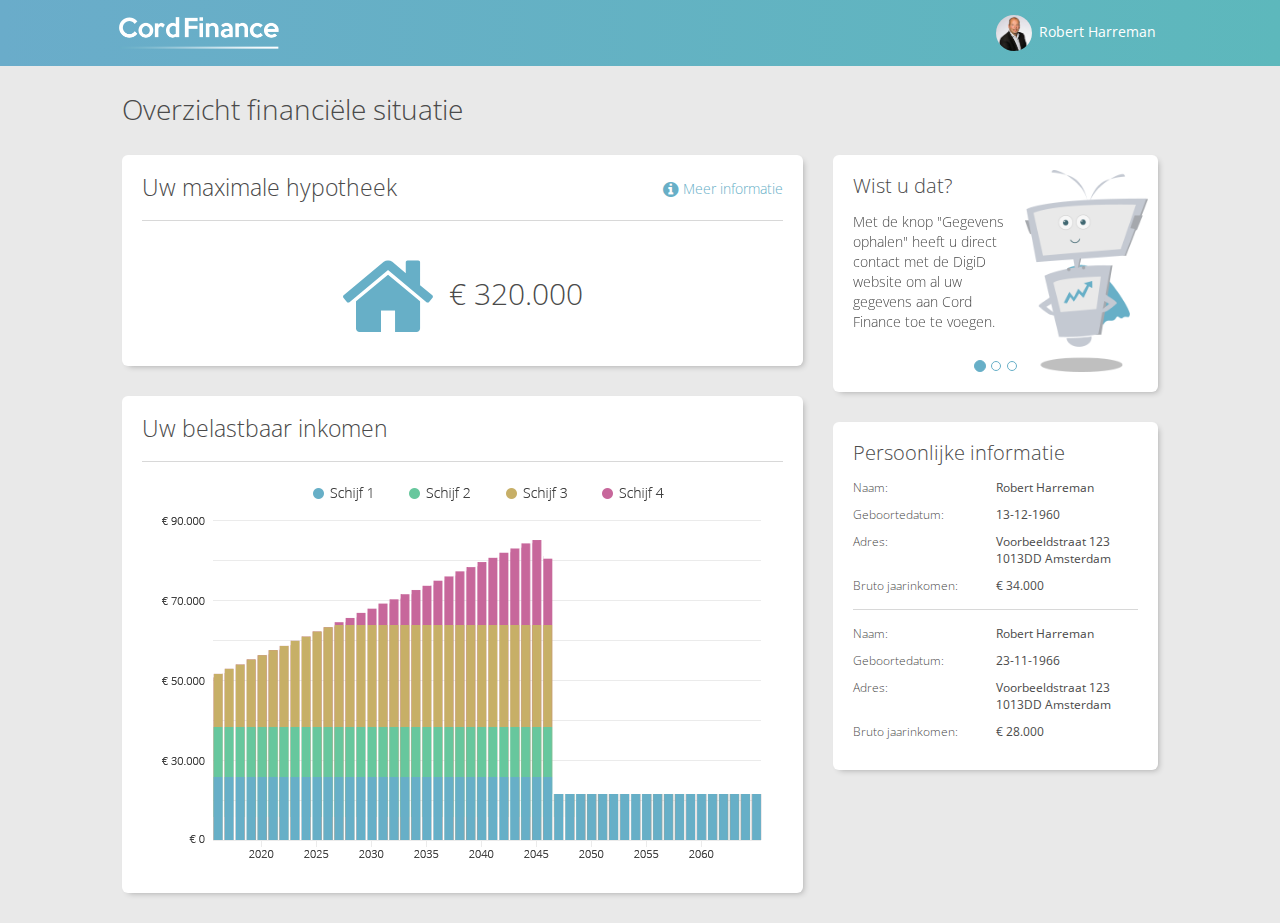
==== dashboard.html @ ce13fa1a "Start" ====
<!doctype html>
<html class="no-js" lang="">
<head>
    <meta charset="utf-8">
    <meta http-equiv="x-ua-compatible" content="ie=edge">
    <title>Cord Finance - Overzicht financiële situatie</title>
    <meta name="description" content="Cord Finance">
    <meta name="viewport" content="width=device-width, initial-scale=1">
    <link rel="stylesheet" href="css/style.css">
    <link rel="shortcut icon" href="favicon.ico" type="image/x-icon" />
    <link href='http://fonts.googleapis.com/css?family=Open+Sans:400,300,600' rel='stylesheet' type='text/css'>
</head>

<body>
    <header class="header" id="top">
        <div class="container-fluid container-content">
            <section class="col-md-12 col-lg-offset-1 col-lg-10 content">
                <div class="row">
                    <div class="col-xs-7">
                        <a href="index.html" class="header-logo"><img src="img/logo.png"></a>
                    </div>
                    <nav class="col-xs-5 header-nav">
                        <a href="#" class="profile"><img src="img/avatar.jpg"><span class="hidden-xs">Robert Harreman</span></a>
                    </nav>
                </div>
            </div>
        </section>
    </header>

    <div class="container-fluid container-content dashboard">
        <div class="row">
            <section class="col-md-12 col-lg-offset-1 col-lg-10 content">
                <h1>Overzicht financiële situatie</h1>

                <div class="row">
                    <article class="col-md-8">
                        <div class="block">
                             <a href="#" class="action-link info-link hidden-xs" data-container="body" data-trigger="focus" tabindex="0" data-toggle="popover" data-placement="bottom" data-html="true" title="" data-content="Lorem ipsum dolor sit amet, consectetur adipiscing elit. Aliquam condimentum odio eget metus laoreet, quis tempor orci dictum." data-original-title="More information"><i class="fa fa-info-circle"></i>Meer informatie</a>
                            <h2>Uw maximale hypotheek</h2>
                            <hr>
                            <div class="text-center mortgage">
                                <i class="fa fa-home"></i>
                                <div class="text">
                                    <h3 class="text-right">€ 320.000</h3>
                                </div>
                            </div>
                        </div>
                        <div class="block map">
                            <h2>Uw belastbaar inkomen</h2>
                            <hr>
                            <div class="text-center">
                                <img src="img/graph.png">
                            </div>                            
                        </div>
                    </article>

                    <aside class="col-md-4">
                        <div class="block widget widget-didyouknow">
                            <h3>Wist u dat?</h3>
                            <div id="carousel-example-generic" class="carousel slide" data-ride="carousel" data-interval="60000">                                
                                <!-- Wrapper for slides -->
                                <div class="carousel-inner" role="listbox">
                                    <div class="item active">
                                        <p>Met de knop "Gegevens ophalen" heeft u direct contact met de DigiD website om al uw gegevens aan Cord Finance toe te voegen.</p>
                                    </div>
                                    <div class="item">
                                        <p>Met de knop "Gegevens inladen" kunt u via DigiD snel en eenvoudig al uw gegevens aan Cord Finance toevoegen.</p>
                                    </div>
                                    <div class="item">
                                        <p>U kunt altijd snel en eenvoudig uw maximale hypotheek, gegevens en financiele informatie opzoeken via Cord Finance.</p>
                                    </div>
                                </div>
                                <!-- Indicators -->
                                <ol class="carousel-indicators">
                                    <li data-target="#carousel-example-generic" data-slide-to="0" class="active"></li>
                                    <li data-target="#carousel-example-generic" data-slide-to="1"></li>
                                    <li data-target="#carousel-example-generic" data-slide-to="2"></li>
                                </ol>
                            </div>
                            <img src="img/finny-talks.png" class="hidden-sm pull-right hidden-xs">
                        </div>

                        <div class="block widget widget-personal">
                            <h3>Persoonlijke informatie</h3>
                            <div class="personal-info">
                                <div class="row">
                                    <p class="col-xs-6 small">Naam:</p>
                                    <p class="col-xs-6 small">Robert Harreman</p>
                                </div>
                                <div class="row">
                                    <p class="col-xs-6 small">Geboortedatum:</p>
                                    <p class="col-xs-6 small">13-12-1960</p>
                                </div>
                                <div class="row">
                                    <p class="col-xs-6 small">Adres:</p>
                                    <p class="col-xs-6 small">Voorbeeldstraat 123 1013DD Amsterdam</p>
                                </div>
                                <div class="row">
                                    <p class="col-xs-6 small">Bruto jaarinkomen:</p>
                                    <p class="col-xs-6 small">€ 34.000</p>
                                </div>
                            </div>
                            <div class="personal-info">
                                <div class="row">
                                    <p class="col-xs-6 small">Naam:</p>
                                    <p class="col-xs-6 small">Robert Harreman</p>
                                </div>
                                <div class="row">
                                    <p class="col-xs-6 small">Geboortedatum:</p>
                                    <p class="col-xs-6 small">23-11-1966</p>
                                </div>
                                <div class="row">
                                    <p class="col-xs-6 small">Adres:</p>
                                    <p class="col-xs-6 small">Voorbeeldstraat 123 1013DD Amsterdam</p>
                                </div>
                                <div class="row">
                                    <p class="col-xs-6 small">Bruto jaarinkomen:</p>
                                    <p class="col-xs-6 small">€ 28.000</p>
                                </div>
                            </div>
                        </div>
                    </aside>
                </div>
            </section>
        </div>
    </div>

    <script src="http://ajax.googleapis.com/ajax/libs/jquery/1.11.2/jquery.min.js"></script>
    <script src="js/bootstrap.js"></script>
    <script src="js/functions.js"></script>
</body>
</html>
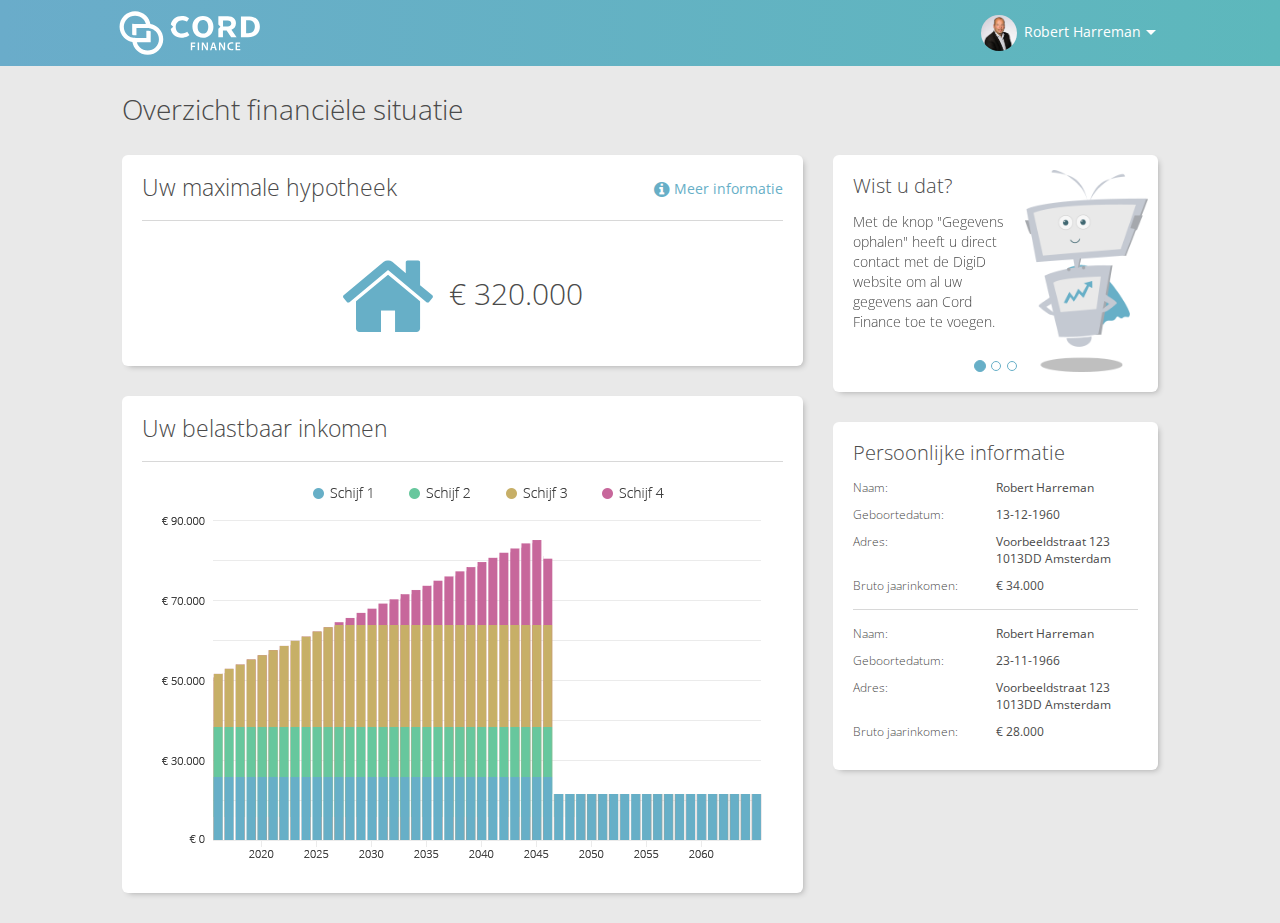
==== commit 94ae0457: "Big update" ====
--- a/dashboard.html
+++ b/dashboard.html
@@ -17,7 +17,7 @@
             <section class="col-md-12 col-lg-offset-1 col-lg-10 content">
                 <div class="row">
                     <div class="col-xs-7">
-                        <a href="index.html" class="header-logo"><img src="img/logo.png"></a>
+                        <a href="index.html" class="header-logo"><img src="img/cord_logo.svg"></a>
                     </div>
                     <nav class="col-xs-5 header-nav">
                         <a href="#" class="profile"><img src="img/avatar.jpg"><span class="hidden-xs">Robert Harreman</span></a>
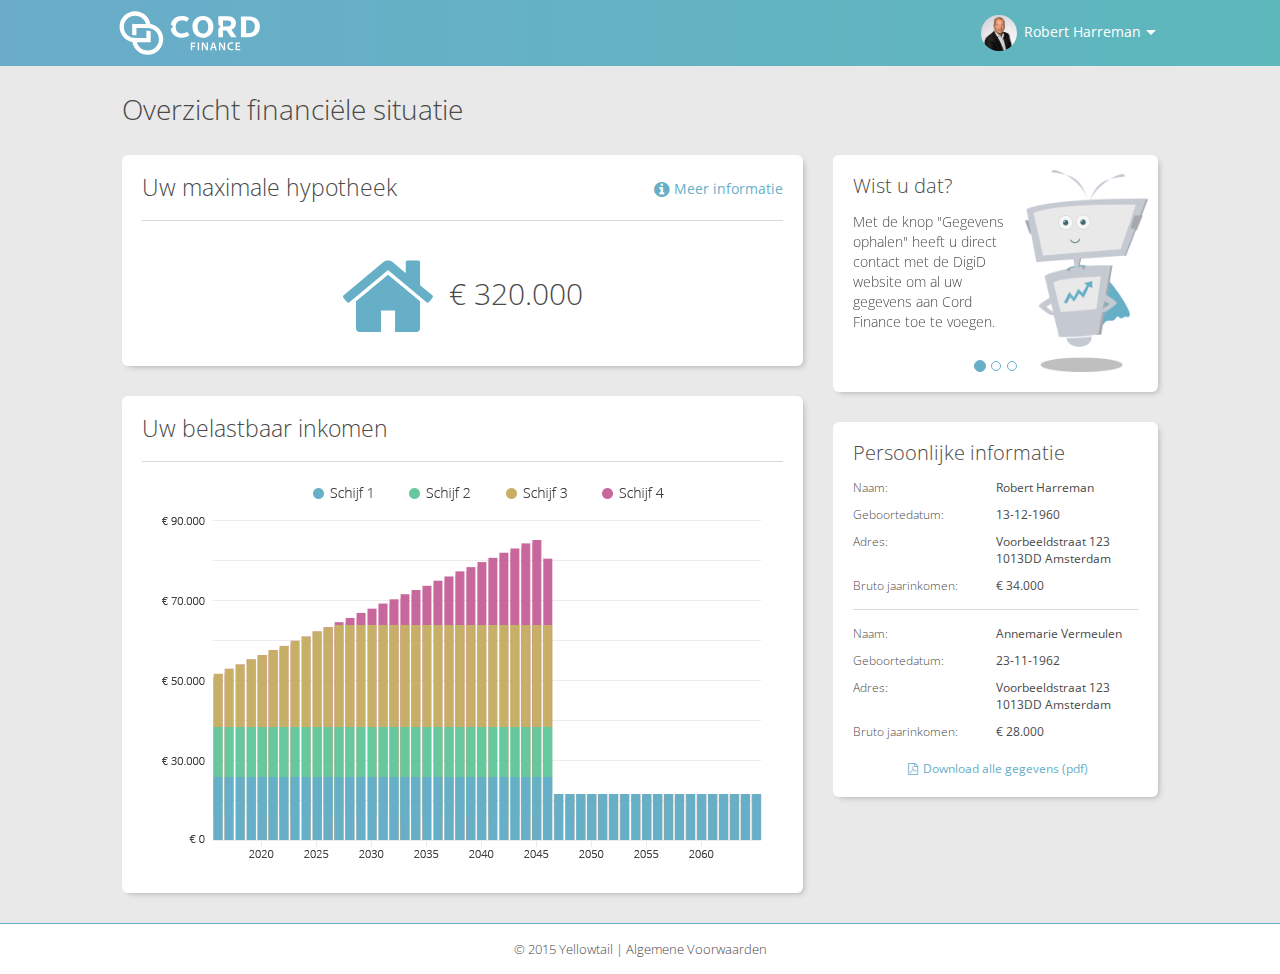
==== commit d7fa42db: "Latest updates" ====
--- a/dashboard.html
+++ b/dashboard.html
@@ -27,103 +27,110 @@
         </section>
     </header>
 
-    <div class="container-fluid container-content dashboard">
-        <div class="row">
-            <section class="col-md-12 col-lg-offset-1 col-lg-10 content">
-                <h1>Overzicht financiële situatie</h1>
+    <div class="container-fluid container-content">
+        <div class="dashboard">
+            <div class="row">
+                <section class="col-md-12 col-lg-offset-1 col-lg-10 content">
+                    <h1>Overzicht <span class="hidden-sm hidden-xs">financiële situatie<span></h1>
 
-                <div class="row">
-                    <article class="col-md-8">
-                        <div class="block">
-                             <a href="#" class="action-link info-link hidden-xs" data-container="body" data-trigger="focus" tabindex="0" data-toggle="popover" data-placement="bottom" data-html="true" title="" data-content="Lorem ipsum dolor sit amet, consectetur adipiscing elit. Aliquam condimentum odio eget metus laoreet, quis tempor orci dictum." data-original-title="More information"><i class="fa fa-info-circle"></i>Meer informatie</a>
-                            <h2>Uw maximale hypotheek</h2>
-                            <hr>
-                            <div class="text-center mortgage">
-                                <i class="fa fa-home"></i>
-                                <div class="text">
-                                    <h3 class="text-right">€ 320.000</h3>
+                    <div class="row">
+                        <article class="col-md-8">
+                            <div class="block">
+                                 <a href="#" class="action-link info-link hidden-xs" data-container="body" data-trigger="focus" tabindex="0" data-toggle="popover" data-placement="bottom" data-html="true" title="" data-content="Lorem ipsum dolor sit amet, consectetur adipiscing elit. Aliquam condimentum odio eget metus laoreet, quis tempor orci dictum." data-original-title="More information"><i class="fa fa-info-circle"></i>Meer informatie</a>
+                                <h2>Uw maximale hypotheek</h2>
+                                <hr>
+                                <div class="text-center mortgage">
+                                    <i class="fa fa-home"></i>
+                                    <div class="text">
+                                        <h3 class="text-right">€ 320.000</h3>
+                                    </div>
                                 </div>
                             </div>
-                        </div>
-                        <div class="block map">
-                            <h2>Uw belastbaar inkomen</h2>
-                            <hr>
-                            <div class="text-center">
-                                <img src="img/graph.png">
-                            </div>                            
-                        </div>
-                    </article>
+                            <div class="block map">
+                                <h2>Uw belastbaar inkomen</h2>
+                                <hr>
+                                <div class="text-center">
+                                    <img src="img/graph.png">
+                                </div>                            
+                            </div>
+                        </article>
 
-                    <aside class="col-md-4">
-                        <div class="block widget widget-didyouknow">
-                            <h3>Wist u dat?</h3>
-                            <div id="carousel-example-generic" class="carousel slide" data-ride="carousel" data-interval="60000">                                
-                                <!-- Wrapper for slides -->
-                                <div class="carousel-inner" role="listbox">
-                                    <div class="item active">
-                                        <p>Met de knop "Gegevens ophalen" heeft u direct contact met de DigiD website om al uw gegevens aan Cord Finance toe te voegen.</p>
+                        <aside class="col-md-4">
+                            <div class="block widget widget-didyouknow">
+                                <h3>Wist u dat?</h3>
+                                <div id="carousel-example-generic" class="carousel slide" data-ride="carousel" data-interval="60000">                                
+                                    <!-- Wrapper for slides -->
+                                    <div class="carousel-inner" role="listbox">
+                                        <div class="item active">
+                                            <p>Met de knop "Gegevens ophalen" heeft u direct contact met de DigiD website om al uw gegevens aan Cord Finance toe te voegen.</p>
+                                        </div>
+                                        <div class="item">
+                                            <p>Met de knop "Gegevens inladen" kunt u via DigiD snel en eenvoudig al uw gegevens aan Cord Finance toevoegen.</p>
+                                        </div>
+                                        <div class="item">
+                                            <p>U kunt altijd snel en eenvoudig uw maximale hypotheek, gegevens en financiele informatie opzoeken via Cord Finance.</p>
+                                        </div>
                                     </div>
-                                    <div class="item">
-                                        <p>Met de knop "Gegevens inladen" kunt u via DigiD snel en eenvoudig al uw gegevens aan Cord Finance toevoegen.</p>
+                                    <!-- Indicators -->
+                                    <ol class="carousel-indicators">
+                                        <li data-target="#carousel-example-generic" data-slide-to="0" class="active"></li>
+                                        <li data-target="#carousel-example-generic" data-slide-to="1"></li>
+                                        <li data-target="#carousel-example-generic" data-slide-to="2"></li>
+                                    </ol>
+                                </div>
+                                <img src="img/finny-talks.png" class="hidden-sm hidden-xs pull-right">
+                            </div>
+
+                            <div class="block widget widget-personal">
+                                <h3>Persoonlijke informatie</h3>
+                                <div class="personal-info">
+                                    <div class="row">
+                                        <p class="col-xs-6 small">Naam:</p>
+                                        <p class="col-xs-6 small">Robert Harreman</p>
                                     </div>
-                                    <div class="item">
-                                        <p>U kunt altijd snel en eenvoudig uw maximale hypotheek, gegevens en financiele informatie opzoeken via Cord Finance.</p>
+                                    <div class="row">
+                                        <p class="col-xs-6 small">Geboortedatum:</p>
+                                        <p class="col-xs-6 small">13-12-1960</p>
+                                    </div>
+                                    <div class="row">
+                                        <p class="col-xs-6 small">Adres:</p>
+                                        <p class="col-xs-6 small">Voorbeeldstraat 123 1013DD Amsterdam</p>
+                                    </div>
+                                    <div class="row">
+                                        <p class="col-xs-6 small">Bruto jaarinkomen:</p>
+                                        <p class="col-xs-6 small">€ 34.000</p>
                                     </div>
                                 </div>
-                                <!-- Indicators -->
-                                <ol class="carousel-indicators">
-                                    <li data-target="#carousel-example-generic" data-slide-to="0" class="active"></li>
-                                    <li data-target="#carousel-example-generic" data-slide-to="1"></li>
-                                    <li data-target="#carousel-example-generic" data-slide-to="2"></li>
-                                </ol>
+                                <div class="personal-info">
+                                    <div class="row">
+                                        <p class="col-xs-6 small">Naam:</p>
+                                        <p class="col-xs-6 small">Annemarie Vermeulen</p>
+                                    </div>
+                                    <div class="row">
+                                        <p class="col-xs-6 small">Geboortedatum:</p>
+                                        <p class="col-xs-6 small">23-11-1962</p>
+                                    </div>
+                                    <div class="row">
+                                        <p class="col-xs-6 small">Adres:</p>
+                                        <p class="col-xs-6 small">Voorbeeldstraat 123 1013DD Amsterdam</p>
+                                    </div>
+                                    <div class="row">
+                                        <p class="col-xs-6 small">Bruto jaarinkomen:</p>
+                                        <p class="col-xs-6 small">€ 28.000</p>
+                                    </div>
+                                </div>
+                                <div class="small text-center text-link"><a href=""><i class="fa fa-file-pdf-o"></i>Download alle gegevens (pdf)</a></div>
                             </div>
-                            <img src="img/finny-talks.png" class="hidden-sm pull-right hidden-xs">
-                        </div>
-
-                        <div class="block widget widget-personal">
-                            <h3>Persoonlijke informatie</h3>
-                            <div class="personal-info">
-                                <div class="row">
-                                    <p class="col-xs-6 small">Naam:</p>
-                                    <p class="col-xs-6 small">Robert Harreman</p>
-                                </div>
-                                <div class="row">
-                                    <p class="col-xs-6 small">Geboortedatum:</p>
-                                    <p class="col-xs-6 small">13-12-1960</p>
-                                </div>
-                                <div class="row">
-                                    <p class="col-xs-6 small">Adres:</p>
-                                    <p class="col-xs-6 small">Voorbeeldstraat 123 1013DD Amsterdam</p>
-                                </div>
-                                <div class="row">
-                                    <p class="col-xs-6 small">Bruto jaarinkomen:</p>
-                                    <p class="col-xs-6 small">€ 34.000</p>
-                                </div>
-                            </div>
-                            <div class="personal-info">
-                                <div class="row">
-                                    <p class="col-xs-6 small">Naam:</p>
-                                    <p class="col-xs-6 small">Robert Harreman</p>
-                                </div>
-                                <div class="row">
-                                    <p class="col-xs-6 small">Geboortedatum:</p>
-                                    <p class="col-xs-6 small">23-11-1966</p>
-                                </div>
-                                <div class="row">
-                                    <p class="col-xs-6 small">Adres:</p>
-                                    <p class="col-xs-6 small">Voorbeeldstraat 123 1013DD Amsterdam</p>
-                                </div>
-                                <div class="row">
-                                    <p class="col-xs-6 small">Bruto jaarinkomen:</p>
-                                    <p class="col-xs-6 small">€ 28.000</p>
-                                </div>
-                            </div>
-                        </div>
-                    </aside>
-                </div>
-            </section>
+                        </aside>
+                    </div>
+                </section>
+            </div>
         </div>
     </div>
+
+    <footer>
+        <p>© 2015 Yellowtail | Algemene Voorwaarden</p>
+    </footer>
 
     <script src="http://ajax.googleapis.com/ajax/libs/jquery/1.11.2/jquery.min.js"></script>
     <script src="js/bootstrap.js"></script>
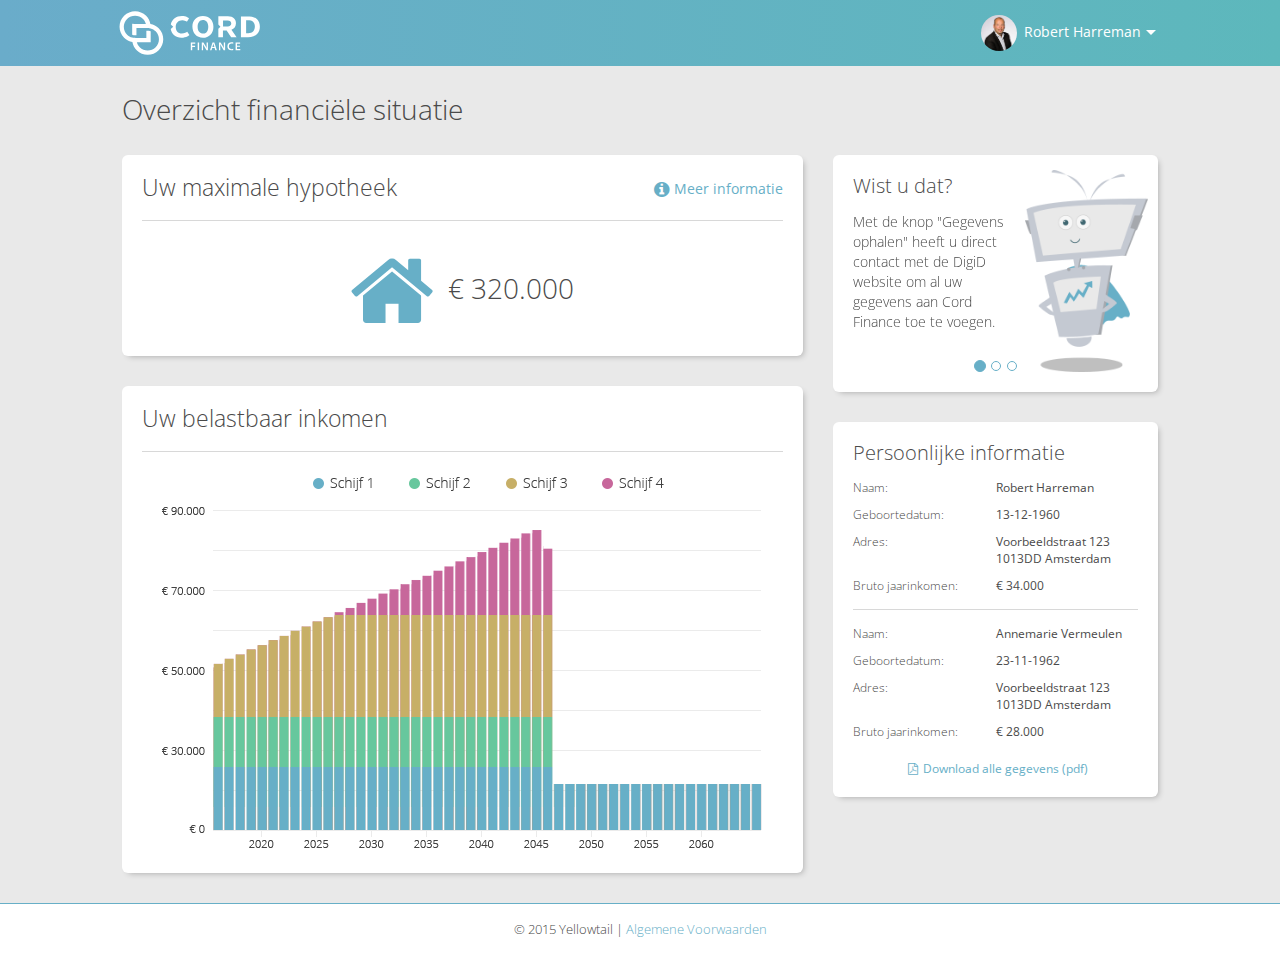
==== commit 0d10140a: "Add terms and other texts" ====
--- a/dashboard.html
+++ b/dashboard.html
@@ -129,7 +129,7 @@
     </div>
 
     <footer>
-        <p>© 2015 Yellowtail | Algemene Voorwaarden</p>
+        <p>© 2015 Yellowtail | <a href="terms.html">Algemene Voorwaarden</a></p>
     </footer>
 
     <script src="http://ajax.googleapis.com/ajax/libs/jquery/1.11.2/jquery.min.js"></script>
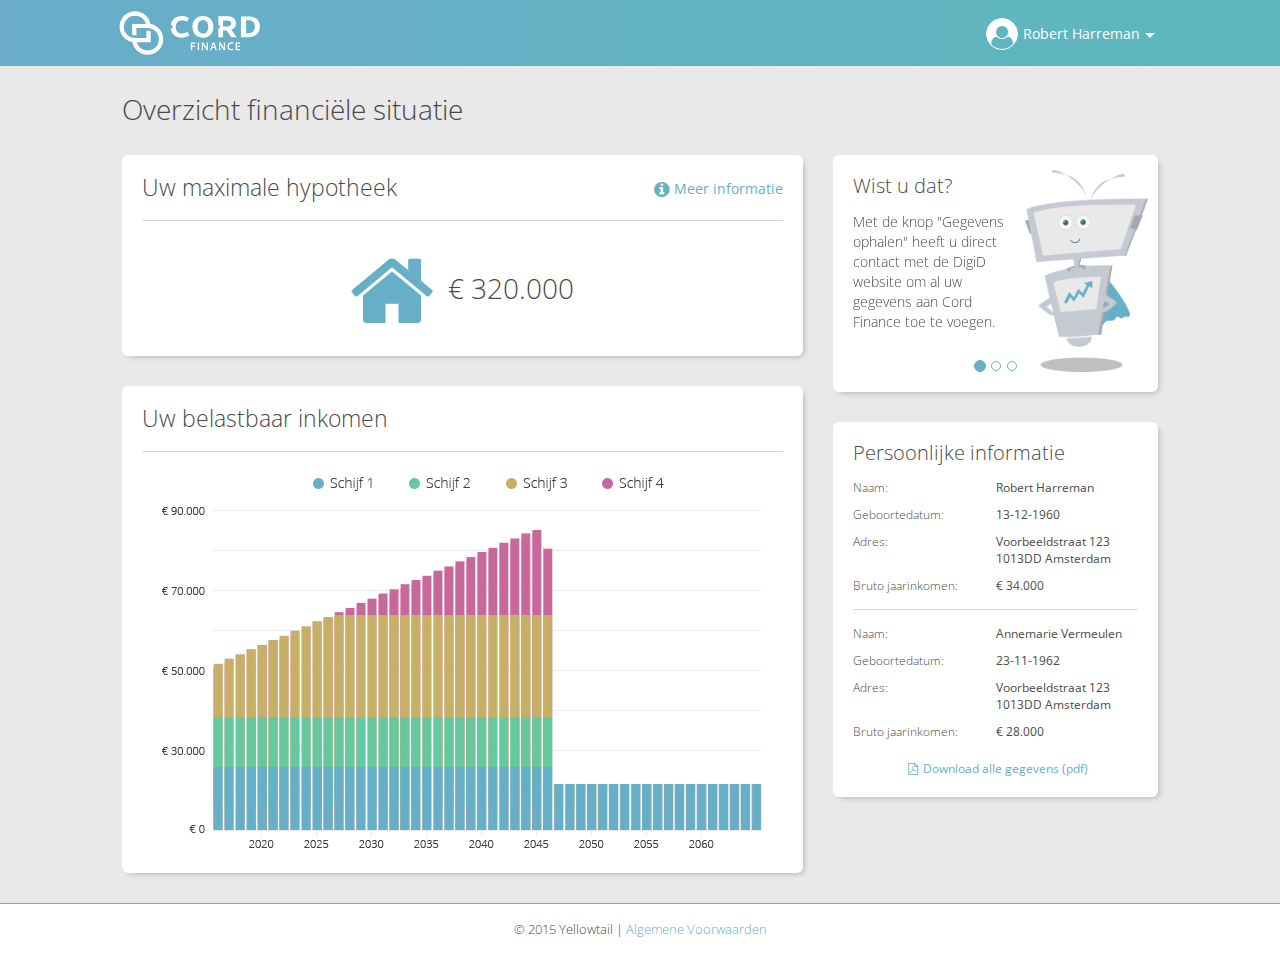
==== commit 031bc9f2: "update to profile" ====
--- a/dashboard.html
+++ b/dashboard.html
@@ -20,7 +20,8 @@
                         <a href="index.html" class="header-logo"><img src="img/cord_logo.svg"></a>
                     </div>
                     <nav class="col-xs-5 header-nav">
-                        <a href="#" class="profile"><img src="img/avatar.jpg"><span class="hidden-xs">Robert Harreman</span></a>
+                        <a href="#" class="btn btn-link profile" data-trigger="focus" tabindex="0" data-toggle="popover" data-container="body" data-html="true" data-placement="bottom" data-content='
+                    <a href="login.html" class="popover-name"><i class="fa fa-sign-out"></i><span>Logout</span></a>'><span class="avatar"><i class="fa fa-user"></i></span><span class="hidden-xs">Robert Harreman</span></a>
                     </nav>
                 </div>
             </div>
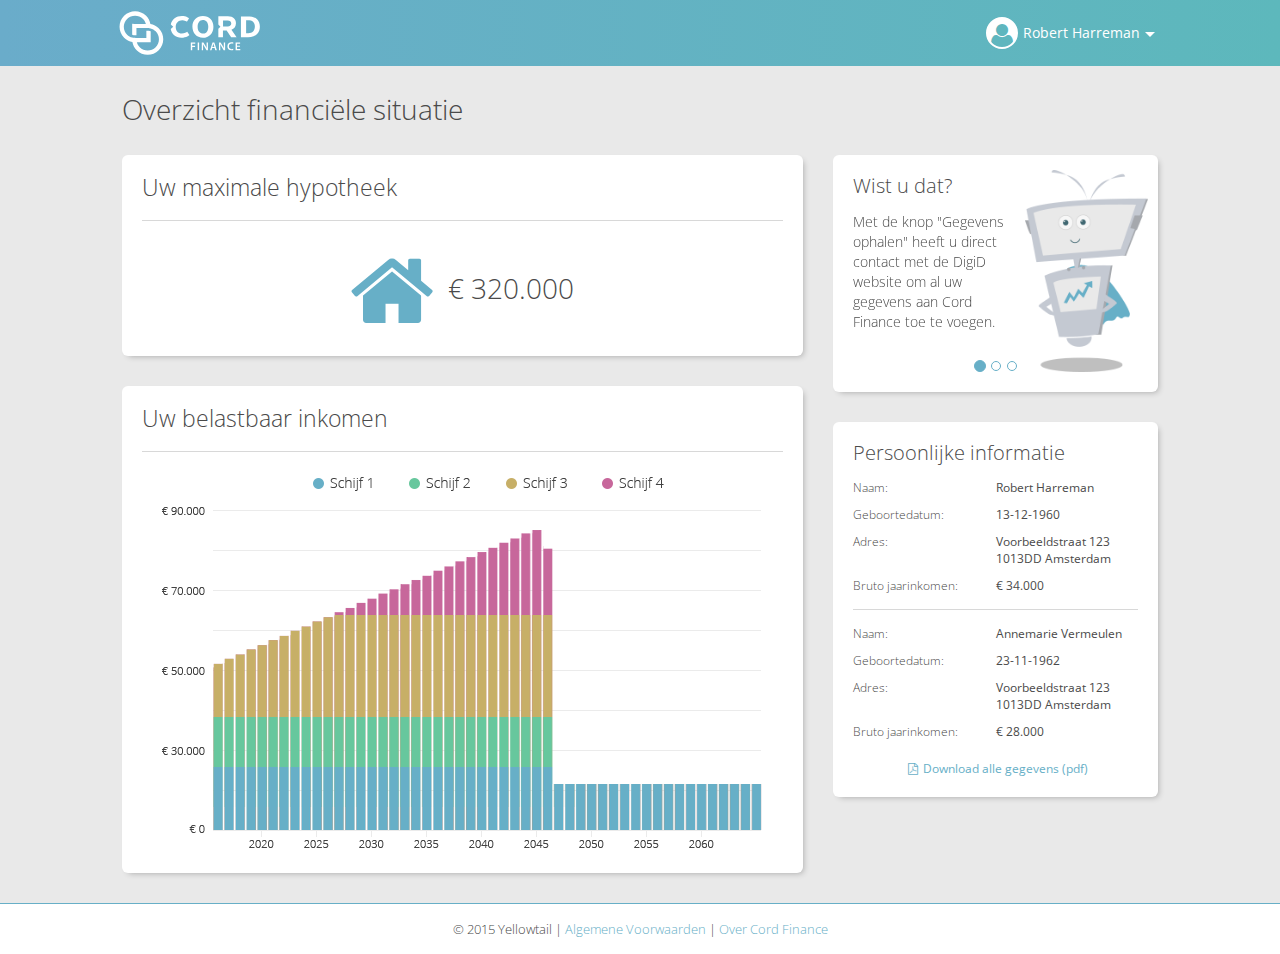
==== commit 9bc0139f: "last style and text changes" ====
--- a/dashboard.html
+++ b/dashboard.html
@@ -21,7 +21,7 @@
                     </div>
                     <nav class="col-xs-5 header-nav">
                         <a href="#" class="btn btn-link profile" data-trigger="focus" tabindex="0" data-toggle="popover" data-container="body" data-html="true" data-placement="bottom" data-content='
-                    <a href="login.html" class="popover-name"><i class="fa fa-sign-out"></i><span>Logout</span></a>'><span class="avatar"><i class="fa fa-user"></i></span><span class="hidden-xs">Robert Harreman</span></a>
+                    <a href="login.html" class="popover-name"><i class="fa fa-sign-out"></i><span>Afmelden</span></a>'><span class="avatar"><i class="fa fa-user"></i></span><span class="hidden-xs">Robert Harreman</span></a>
                     </nav>
                 </div>
             </div>
@@ -37,7 +37,6 @@
                     <div class="row">
                         <article class="col-md-8">
                             <div class="block">
-                                 <a href="#" class="action-link info-link hidden-xs" data-container="body" data-trigger="focus" tabindex="0" data-toggle="popover" data-placement="bottom" data-html="true" title="" data-content="Lorem ipsum dolor sit amet, consectetur adipiscing elit. Aliquam condimentum odio eget metus laoreet, quis tempor orci dictum." data-original-title="More information"><i class="fa fa-info-circle"></i>Meer informatie</a>
                                 <h2>Uw maximale hypotheek</h2>
                                 <hr>
                                 <div class="text-center mortgage">
@@ -130,7 +129,7 @@
     </div>
 
     <footer>
-        <p>© 2015 Yellowtail | <a href="terms.html">Algemene Voorwaarden</a></p>
+        <p>© 2015 Yellowtail | <a href="terms.html">Algemene Voorwaarden</a> | <a href="about.html">Over Cord Finance</a></p>
     </footer>
 
     <script src="http://ajax.googleapis.com/ajax/libs/jquery/1.11.2/jquery.min.js"></script>
